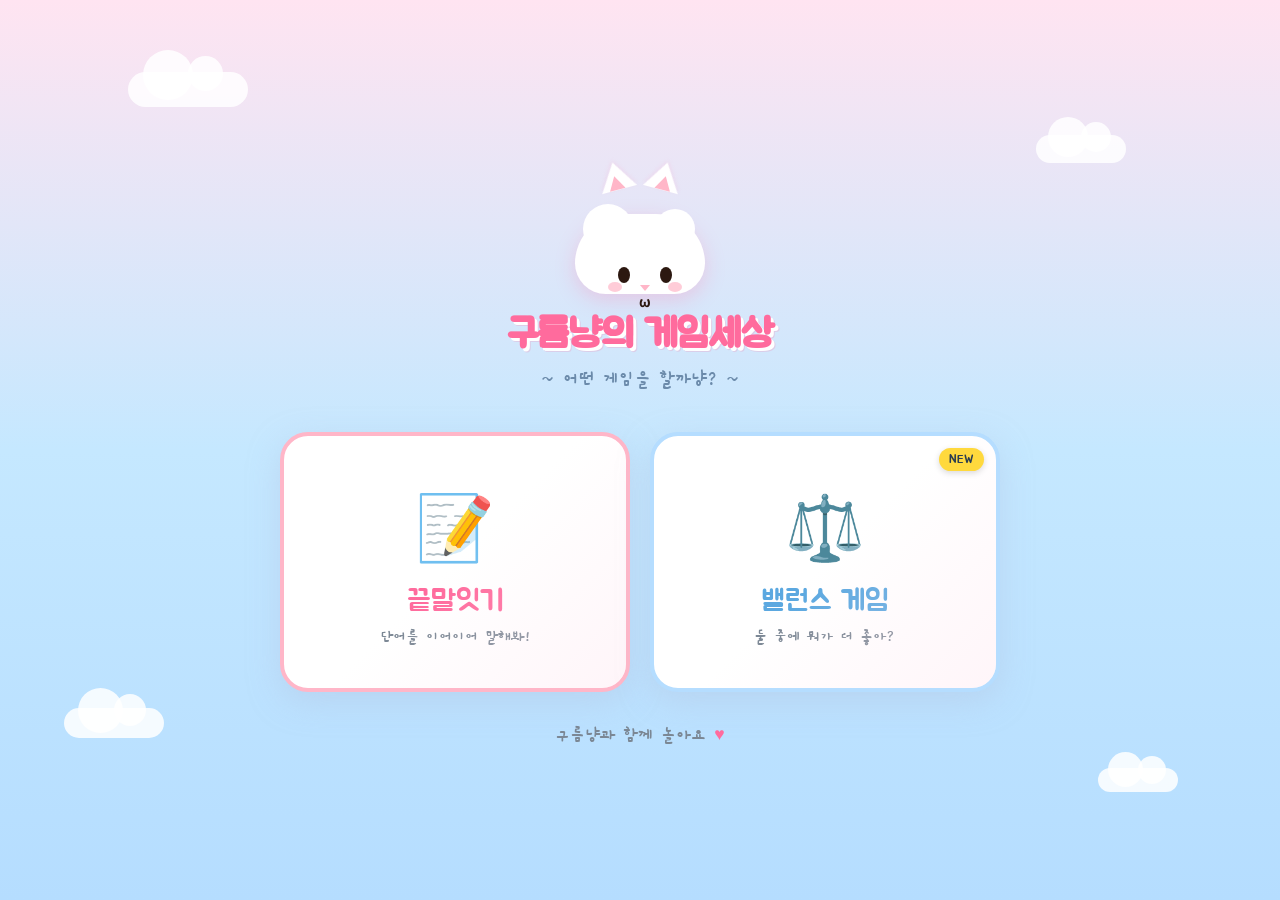
==== index.html @ 9f025b02 "Initial commit: 구름냥의 게임세상 - 메인 허브 페이지 (index.html) - 끝말잇기 게임 (wordchain.html, app.js, words.js, styl" ====
<!DOCTYPE html>
<html lang="ko">
<head>
  <meta charset="UTF-8">
  <meta name="viewport" content="width=device-width, initial-scale=1.0, viewport-fit=cover">
  <meta name="apple-mobile-web-app-capable" content="yes">
  <meta name="theme-color" content="#FFE4F1">
  <title>구름냥의 게임세상</title>
  <link rel="preconnect" href="https://fonts.googleapis.com">
  <link rel="preconnect" href="https://fonts.gstatic.com" crossorigin>
  <link href="https://fonts.googleapis.com/css2?family=Jua&family=Gaegu:wght@400;700&family=Noto+Sans+KR:wght@400;500;700&display=swap" rel="stylesheet">
  <style>
    * { margin: 0; padding: 0; box-sizing: border-box; }

    html, body {
      height: 100%;
      font-family: 'Noto Sans KR', sans-serif;
      overflow-x: hidden;
    }

    body {
      background: linear-gradient(180deg, #FFE4F1 0%, #C5E8FF 50%, #B5DDFF 100%);
      position: relative;
      min-height: 100dvh;
      display: flex;
      flex-direction: column;
      align-items: center;
      justify-content: center;
      padding: max(2rem, env(safe-area-inset-top)) 1rem max(2rem, env(safe-area-inset-bottom));
    }

    /* 떠다니는 구름 장식 */
    .cloud {
      position: absolute;
      background: rgba(255, 255, 255, 0.85);
      border-radius: 100px;
      filter: blur(0.5px);
      animation: float 20s ease-in-out infinite;
      pointer-events: none;
    }
    .cloud::before, .cloud::after {
      content: '';
      position: absolute;
      background: rgba(255, 255, 255, 0.85);
      border-radius: 50%;
    }
    .cloud-1 {
      width: 120px; height: 35px;
      top: 8%; left: 10%;
      animation-delay: 0s;
    }
    .cloud-1::before {
      width: 50px; height: 50px;
      top: -22px; left: 15px;
    }
    .cloud-1::after {
      width: 35px; height: 35px;
      top: -16px; left: 60px;
    }
    .cloud-2 {
      width: 90px; height: 28px;
      top: 15%; right: 12%;
      animation-delay: -7s;
    }
    .cloud-2::before {
      width: 40px; height: 40px;
      top: -18px; left: 12px;
    }
    .cloud-2::after {
      width: 30px; height: 30px;
      top: -13px; left: 45px;
    }
    .cloud-3 {
      width: 100px; height: 30px;
      bottom: 18%; left: 5%;
      animation-delay: -14s;
    }
    .cloud-3::before {
      width: 45px; height: 45px;
      top: -20px; left: 14px;
    }
    .cloud-3::after {
      width: 32px; height: 32px;
      top: -14px; left: 50px;
    }
    .cloud-4 {
      width: 80px; height: 24px;
      bottom: 12%; right: 8%;
      animation-delay: -10s;
    }
    .cloud-4::before {
      width: 35px; height: 35px;
      top: -16px; left: 10px;
    }
    .cloud-4::after {
      width: 28px; height: 28px;
      top: -12px; left: 40px;
    }

    @keyframes float {
      0%, 100% { transform: translateY(0) translateX(0); }
      25% { transform: translateY(-15px) translateX(10px); }
      50% { transform: translateY(-5px) translateX(-10px); }
      75% { transform: translateY(-20px) translateX(5px); }
    }

    /* 헤더 */
    .header {
      text-align: center;
      margin-bottom: 2.5rem;
      z-index: 2;
    }

    .mascot {
      width: 140px;
      height: 140px;
      margin: 0 auto 1rem;
      position: relative;
      animation: bounce 3s ease-in-out infinite;
    }

    @keyframes bounce {
      0%, 100% { transform: translateY(0); }
      50% { transform: translateY(-10px); }
    }

    /* 구름 모양 몸통 */
    .cat-body {
      position: absolute;
      width: 130px;
      height: 80px;
      background: white;
      border-radius: 80px 80px 50px 50px;
      bottom: 0;
      left: 5px;
      box-shadow: 0 6px 20px rgba(255, 130, 180, 0.3);
    }
    .cat-body::before, .cat-body::after {
      content: '';
      position: absolute;
      background: white;
      border-radius: 50%;
    }
    .cat-body::before {
      width: 50px; height: 50px;
      top: -10px; left: 8px;
    }
    .cat-body::after {
      width: 40px; height: 40px;
      top: -5px; right: 10px;
    }

    /* 고양이 귀 */
    .cat-ear {
      position: absolute;
      width: 0; height: 0;
      border-left: 18px solid transparent;
      border-right: 18px solid transparent;
      border-bottom: 28px solid white;
      top: 8px;
      z-index: 2;
      filter: drop-shadow(0 -2px 2px rgba(255, 130, 180, 0.15));
    }
    .ear-left {
      left: 28px;
      transform: rotate(-15deg);
    }
    .ear-right {
      right: 28px;
      transform: rotate(15deg);
    }
    .cat-ear-inner {
      position: absolute;
      width: 0; height: 0;
      border-left: 8px solid transparent;
      border-right: 8px solid transparent;
      border-bottom: 14px solid #FFB6C8;
      top: 22px;
      z-index: 3;
    }
    .ear-inner-left {
      left: 38px;
      transform: rotate(-15deg);
    }
    .ear-inner-right {
      right: 38px;
      transform: rotate(15deg);
    }

    /* 얼굴 */
    .cat-face {
      position: absolute;
      width: 90px;
      height: 70px;
      top: 35px;
      left: 25px;
      z-index: 4;
    }

    .cat-eye {
      position: absolute;
      width: 12px;
      height: 16px;
      background: #2C1810;
      border-radius: 50%;
      top: 18px;
      animation: blink 4s ease-in-out infinite;
    }
    .eye-left { left: 18px; }
    .eye-right { right: 18px; }

    @keyframes blink {
      0%, 96%, 100% { transform: scaleY(1); }
      98% { transform: scaleY(0.1); }
    }

    .cat-cheek {
      position: absolute;
      width: 14px;
      height: 10px;
      background: #FFB6C8;
      border-radius: 50%;
      top: 33px;
      opacity: 0.7;
    }
    .cheek-left { left: 8px; }
    .cheek-right { right: 8px; }

    .cat-nose {
      position: absolute;
      width: 0; height: 0;
      border-left: 5px solid transparent;
      border-right: 5px solid transparent;
      border-top: 6px solid #FFB6C8;
      top: 36px;
      left: 50%;
      transform: translateX(-50%);
    }

    .cat-mouth {
      position: absolute;
      top: 42px;
      left: 50%;
      transform: translateX(-50%);
      font-size: 14px;
      color: #2C1810;
      font-weight: bold;
    }

    .title {
      font-family: 'Jua', sans-serif;
      font-size: 2.5rem;
      color: #FF6B9D;
      letter-spacing: -0.02em;
      text-shadow: 3px 3px 0 white, 4px 4px 0 rgba(255, 107, 157, 0.2);
      margin-bottom: 0.4rem;
    }

    .subtitle {
      font-family: 'Gaegu', cursive;
      font-size: 1.2rem;
      color: #6B8AAA;
      font-weight: 700;
    }

    /* 게임 카드 */
    .games {
      display: grid;
      grid-template-columns: repeat(auto-fit, minmax(220px, 1fr));
      gap: 1.2rem;
      max-width: 720px;
      width: 100%;
      z-index: 2;
    }

    .game-card {
      background: white;
      border-radius: 28px;
      padding: 2rem 1.5rem;
      text-decoration: none;
      color: inherit;
      box-shadow: 0 10px 30px rgba(180, 200, 230, 0.5);
      transition: all 0.3s cubic-bezier(0.4, 0, 0.2, 1);
      cursor: pointer;
      position: relative;
      overflow: hidden;
      text-align: center;
      display: flex;
      flex-direction: column;
      align-items: center;
      justify-content: center;
      min-height: 260px;
      border: 4px solid transparent;
    }

    .game-card::before {
      content: '';
      position: absolute;
      top: 0;
      left: 0;
      right: 0;
      bottom: 0;
      background: linear-gradient(135deg, transparent 50%, rgba(255, 230, 240, 0.4) 100%);
      pointer-events: none;
    }

    .game-card:hover {
      transform: translateY(-8px) rotate(-1deg);
      box-shadow: 0 20px 40px rgba(180, 200, 230, 0.6);
    }

    .game-card.coming-soon {
      opacity: 0.65;
      cursor: not-allowed;
    }

    .game-card.coming-soon:hover {
      transform: none;
    }

    .card-emoji {
      font-size: 4rem;
      margin-bottom: 1rem;
      display: block;
      animation: wiggle 3s ease-in-out infinite;
    }

    .game-card:nth-child(2) .card-emoji {
      animation-delay: 1.5s;
    }

    @keyframes wiggle {
      0%, 100% { transform: rotate(0deg); }
      25% { transform: rotate(-10deg); }
      75% { transform: rotate(10deg); }
    }

    .card-title {
      font-family: 'Jua', sans-serif;
      font-size: 1.8rem;
      color: #2C3E50;
      margin-bottom: 0.4rem;
    }

    .card-desc {
      font-family: 'Gaegu', cursive;
      font-size: 1rem;
      color: #7B8794;
      font-weight: 700;
    }

    .card-1 { border-color: #FFB6C8; }
    .card-1 .card-title { color: #FF6B9D; }

    .card-2 { border-color: #B5DDFF; }
    .card-2 .card-title { color: #5BA8E0; }

    .badge {
      position: absolute;
      top: 12px;
      right: 12px;
      background: #FFD93D;
      color: #2C3E50;
      font-family: 'Jua', sans-serif;
      font-size: 0.75rem;
      padding: 4px 10px;
      border-radius: 12px;
      box-shadow: 0 2px 6px rgba(0,0,0,0.15);
    }

    .footer-msg {
      margin-top: 2rem;
      font-family: 'Gaegu', cursive;
      font-size: 1.1rem;
      color: #7B8794;
      font-weight: 700;
      z-index: 2;
      text-align: center;
    }

    .footer-msg .heart {
      color: #FF6B9D;
      animation: heartbeat 1.2s ease-in-out infinite;
      display: inline-block;
    }

    @keyframes heartbeat {
      0%, 100% { transform: scale(1); }
      50% { transform: scale(1.2); }
    }

    @media (max-width: 480px) {
      .title { font-size: 2rem; }
      .mascot { width: 120px; height: 120px; }
      .cat-body { width: 110px; height: 70px; }
      .games { grid-template-columns: 1fr; }
      .game-card { min-height: 200px; padding: 1.5rem 1rem; }
      .card-emoji { font-size: 3rem; }
      .card-title { font-size: 1.5rem; }
    }
  </style>
</head>
<body>

  <!-- 떠다니는 구름들 -->
  <div class="cloud cloud-1"></div>
  <div class="cloud cloud-2"></div>
  <div class="cloud cloud-3"></div>
  <div class="cloud cloud-4"></div>

  <!-- 헤더 (마스코트 + 제목) -->
  <div class="header">
    <div class="mascot">
      <div class="cat-ear ear-left"></div>
      <div class="cat-ear ear-right"></div>
      <div class="cat-ear-inner ear-inner-left"></div>
      <div class="cat-ear-inner ear-inner-right"></div>
      <div class="cat-body">
        <div class="cat-face">
          <div class="cat-eye eye-left"></div>
          <div class="cat-eye eye-right"></div>
          <div class="cat-cheek cheek-left"></div>
          <div class="cat-cheek cheek-right"></div>
          <div class="cat-nose"></div>
          <div class="cat-mouth">ω</div>
        </div>
      </div>
    </div>
    <h1 class="title">구름냥의 게임세상</h1>
    <p class="subtitle">~ 어떤 게임을 할까냥? ~</p>
  </div>

  <!-- 게임 카드들 -->
  <div class="games">
    <a href="/wordchain.html" class="game-card card-1">
      <span class="card-emoji">📝</span>
      <div class="card-title">끝말잇기</div>
      <div class="card-desc">단어를 이어이어 말해봐!</div>
    </a>

    <a href="/balance.html" class="game-card card-2">
      <span class="badge">NEW</span>
      <span class="card-emoji">⚖️</span>
      <div class="card-title">밸런스 게임</div>
      <div class="card-desc">둘 중에 뭐가 더 좋아?</div>
    </a>
  </div>

  <p class="footer-msg">
    구름냥과 함께 놀아요 <span class="heart">♥</span>
  </p>

</body>
</html>
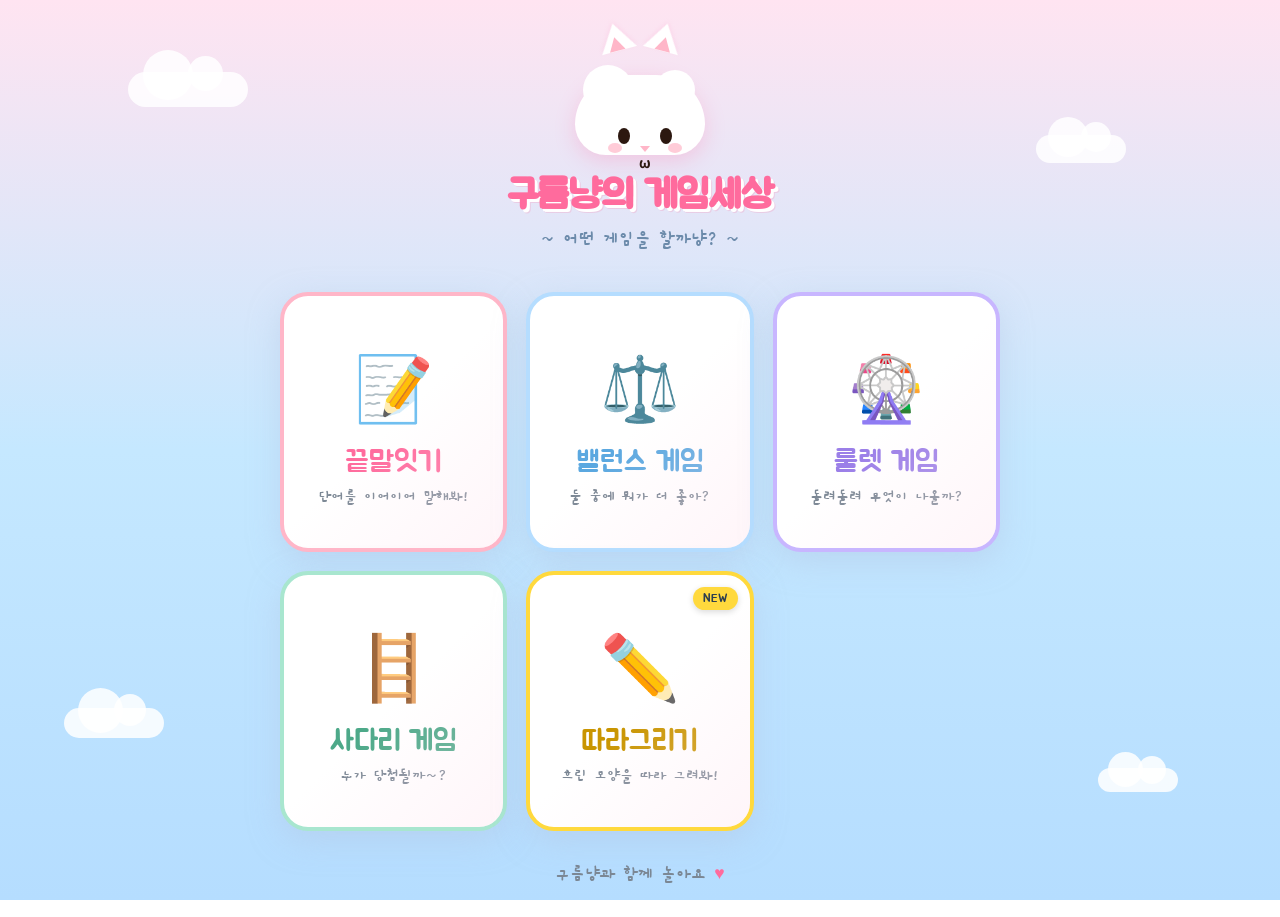
==== commit abdcb37c: "Add 3 new games: 룰렛, 사다리, 따라그리기 - 룰렛 게임: 2-8개 항목 입력 후 SVG 휠 회전, 컨페티 효과 - 사다리 게임: 2-8명 참가자, SVG 사다리 +" ====
--- a/index.html
+++ b/index.html
@@ -4,7 +4,12 @@
   <meta charset="UTF-8">
   <meta name="viewport" content="width=device-width, initial-scale=1.0, viewport-fit=cover">
   <meta name="apple-mobile-web-app-capable" content="yes">
+  <meta name="apple-mobile-web-app-status-bar-style" content="default">
+  <meta name="apple-mobile-web-app-title" content="구름냥">
   <meta name="theme-color" content="#FFE4F1">
+  <link rel="manifest" href="/manifest.json">
+  <link rel="icon" type="image/svg+xml" href="/icon.svg">
+  <link rel="apple-touch-icon" href="/icon.svg">
   <title>구름냥의 게임세상</title>
   <link rel="preconnect" href="https://fonts.googleapis.com">
   <link rel="preconnect" href="https://fonts.gstatic.com" crossorigin>
@@ -354,6 +359,15 @@
 
     .card-2 { border-color: #B5DDFF; }
     .card-2 .card-title { color: #5BA8E0; }
+
+    .card-3 { border-color: #C8B6FF; }
+    .card-3 .card-title { color: #9B7FE8; }
+
+    .card-4 { border-color: #A8E6CF; }
+    .card-4 .card-title { color: #4DA989; }
+
+    .card-5 { border-color: #FFD93D; }
+    .card-5 .card-title { color: #C99500; }
 
     .badge {
       position: absolute;
@@ -439,11 +453,29 @@
     </a>
 
     <a href="/balance.html" class="game-card card-2">
-      <span class="badge">NEW</span>
       <span class="card-emoji">⚖️</span>
       <div class="card-title">밸런스 게임</div>
       <div class="card-desc">둘 중에 뭐가 더 좋아?</div>
     </a>
+
+    <a href="/roulette.html" class="game-card card-3">
+      <span class="card-emoji">🎡</span>
+      <div class="card-title">룰렛 게임</div>
+      <div class="card-desc">돌려돌려 무엇이 나올까?</div>
+    </a>
+
+    <a href="/ladder.html" class="game-card card-4">
+      <span class="card-emoji">🪜</span>
+      <div class="card-title">사다리 게임</div>
+      <div class="card-desc">누가 당첨될까~?</div>
+    </a>
+
+    <a href="/trace.html" class="game-card card-5">
+      <span class="badge">NEW</span>
+      <span class="card-emoji">✏️</span>
+      <div class="card-title">따라그리기</div>
+      <div class="card-desc">흐린 모양을 따라 그려봐!</div>
+    </a>
   </div>
 
   <p class="footer-msg">
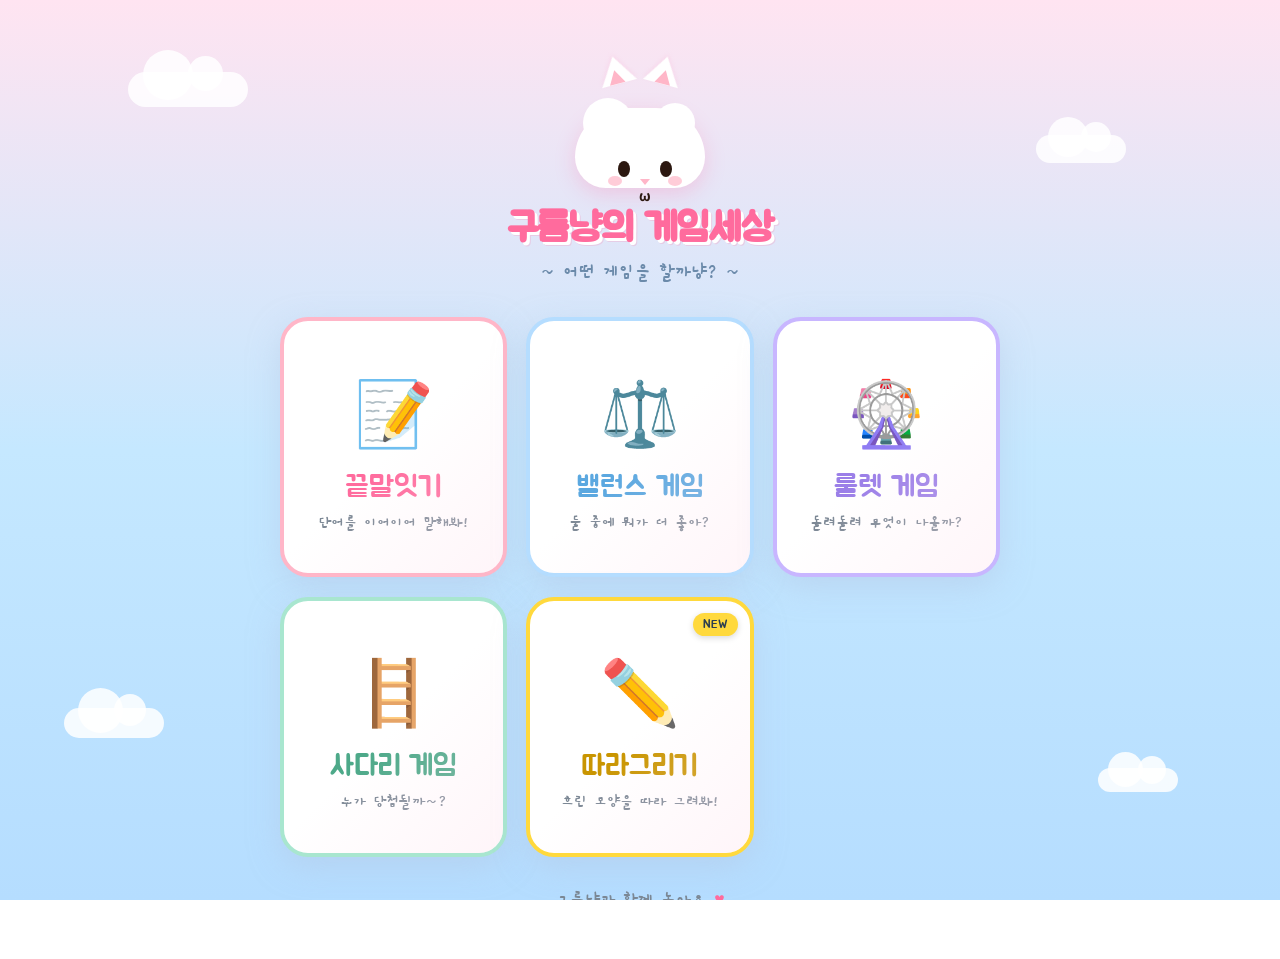
==== commit 10514b02: "Fix mobile: header not visible when many cards overflow viewport" ====
--- a/index.html
+++ b/index.html
@@ -25,12 +25,13 @@
 
     body {
       background: linear-gradient(180deg, #FFE4F1 0%, #C5E8FF 50%, #B5DDFF 100%);
+      background-attachment: fixed;
       position: relative;
       min-height: 100dvh;
       display: flex;
       flex-direction: column;
       align-items: center;
-      justify-content: center;
+      justify-content: flex-start;
       padding: max(2rem, env(safe-area-inset-top)) 1rem max(2rem, env(safe-area-inset-bottom));
     }
 
@@ -112,8 +113,13 @@
     /* 헤더 */
     .header {
       text-align: center;
-      margin-bottom: 2.5rem;
+      margin: 1rem 0 2rem;
       z-index: 2;
+    }
+
+    .footer-msg {
+      margin-top: 2rem;
+      margin-bottom: 1rem;
     }
 
     .mascot {
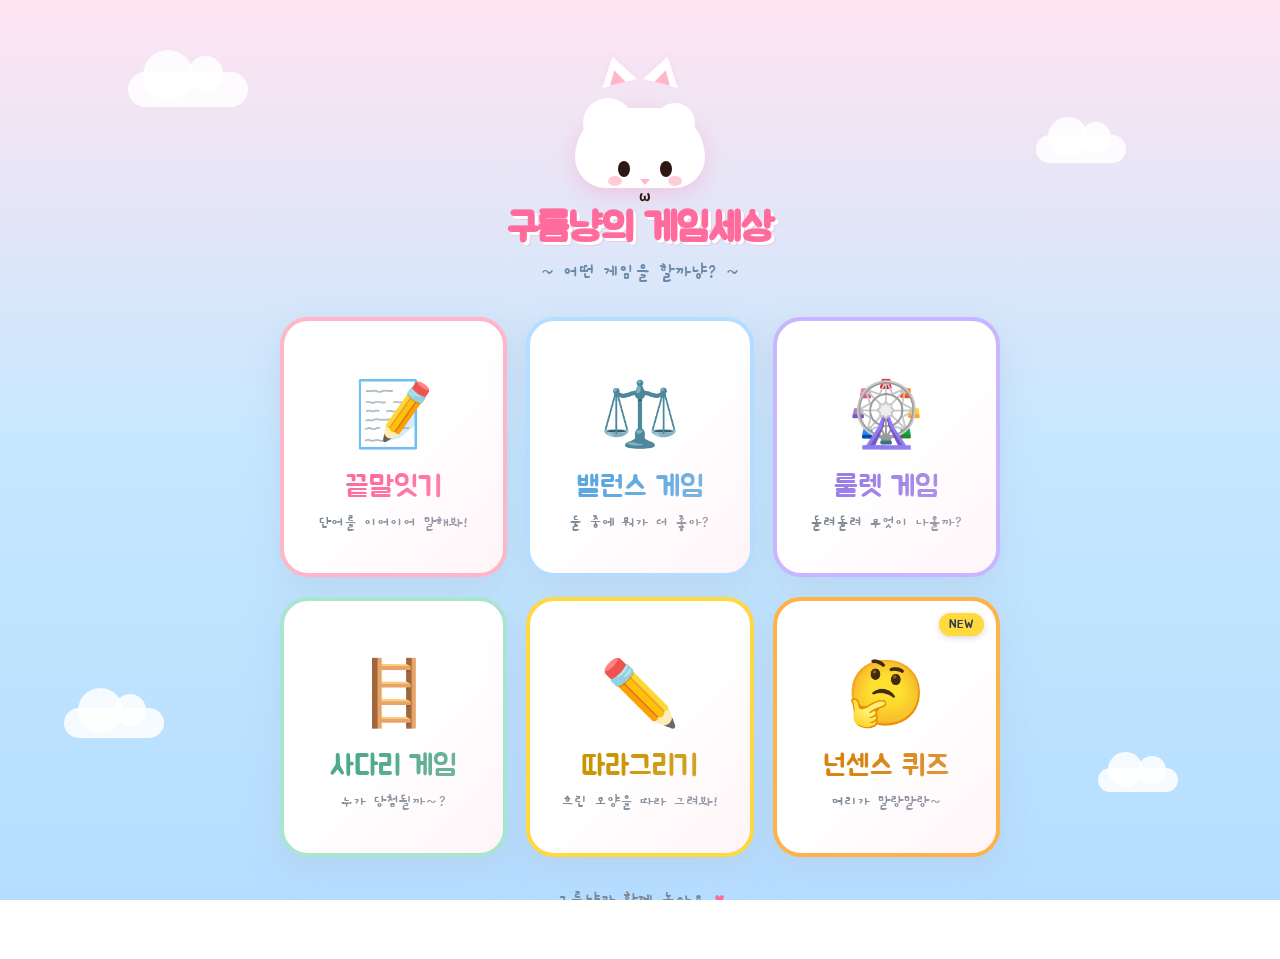
==== commit 2a8ad116: "Add 넌센스 퀴즈 게임 + 직접 입력/힌트 기능 - quiz.html / quiz.css / quiz.js / quiz-data.js 추가 - 약 350개의 초등학생 친화적 넌센" ====
--- a/index.html
+++ b/index.html
@@ -374,6 +374,9 @@
 
     .card-5 { border-color: #FFD93D; }
     .card-5 .card-title { color: #C99500; }
+
+    .card-6 { border-color: #FFB347; }
+    .card-6 .card-title { color: #D6840F; }
 
     .badge {
       position: absolute;
@@ -477,11 +480,17 @@
     </a>
 
     <a href="/trace.html" class="game-card card-5">
-      <span class="badge">NEW</span>
       <span class="card-emoji">✏️</span>
       <div class="card-title">따라그리기</div>
       <div class="card-desc">흐린 모양을 따라 그려봐!</div>
     </a>
+
+    <a href="/quiz.html" class="game-card card-6">
+      <span class="badge">NEW</span>
+      <span class="card-emoji">🤔</span>
+      <div class="card-title">넌센스 퀴즈</div>
+      <div class="card-desc">머리가 말랑말랑~</div>
+    </a>
   </div>
 
   <p class="footer-msg">
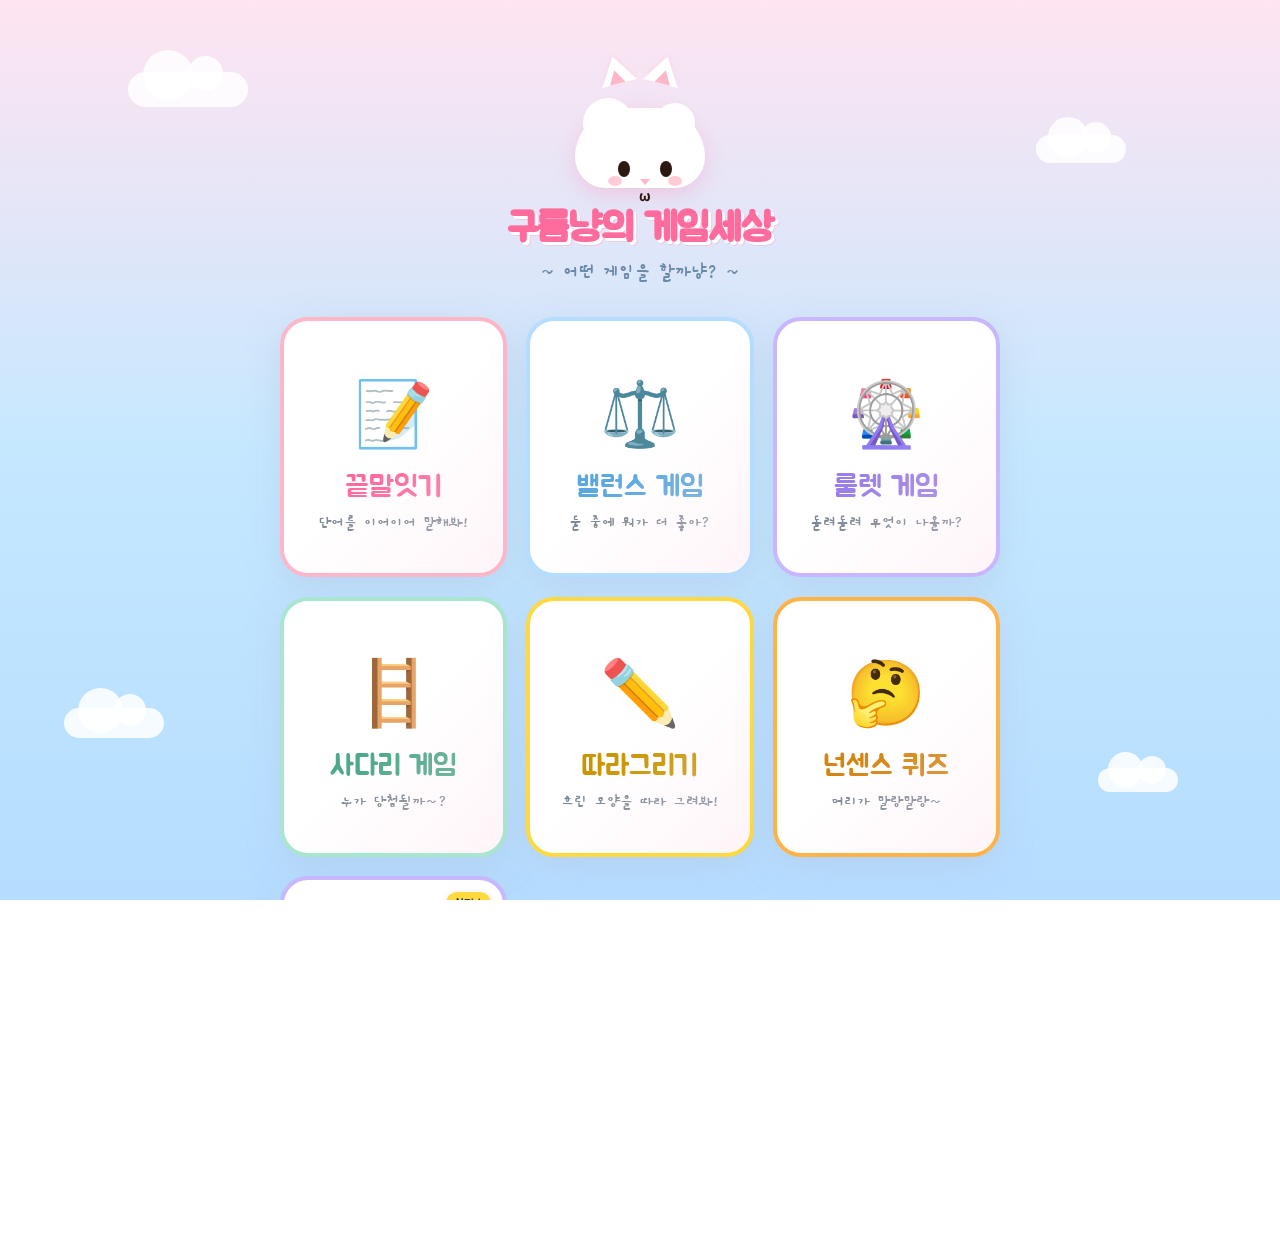
==== commit 23d996bd: "Add 영어 단어 게임 with 3 modes - english.html / english.css / english.js / english-data.js 추가 - 약 100개 초등" ====
--- a/index.html
+++ b/index.html
@@ -377,6 +377,9 @@
 
     .card-6 { border-color: #FFB347; }
     .card-6 .card-title { color: #D6840F; }
+
+    .card-7 { border-color: #C8B6FF; }
+    .card-7 .card-title { color: #9B7FE8; }
 
     .badge {
       position: absolute;
@@ -486,11 +489,17 @@
     </a>
 
     <a href="/quiz.html" class="game-card card-6">
-      <span class="badge">NEW</span>
       <span class="card-emoji">🤔</span>
       <div class="card-title">넌센스 퀴즈</div>
       <div class="card-desc">머리가 말랑말랑~</div>
     </a>
+
+    <a href="/english.html" class="game-card card-7">
+      <span class="badge">NEW</span>
+      <span class="card-emoji">🔤</span>
+      <div class="card-title">영어 단어</div>
+      <div class="card-desc">English Game!</div>
+    </a>
   </div>
 
   <p class="footer-msg">
